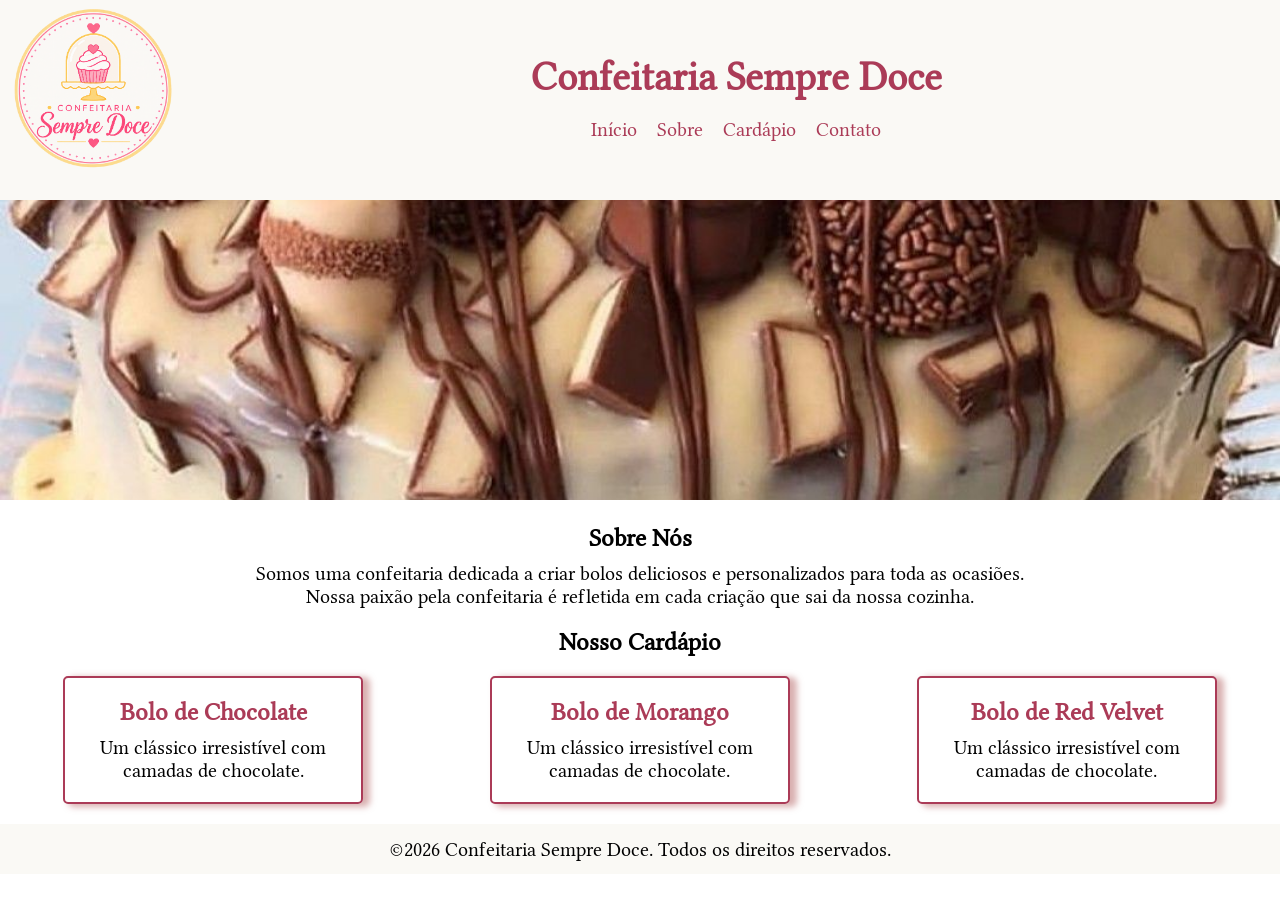
==== index.html @ c2d7d4af "Aprimorando o site da confeitaria" ====
<!DOCTYPE html>
<html lang="pt-BR">

<head>
    <meta charset="UTF-8">
    <meta name="viewport" content="width=device-width, initial-scale=1.0">

    <title>Home</title>
    <link rel="stylesheet" href="css/index.css">

    <link rel="preconnect" href="https://fonts.googleapis.com">
    <link rel="preconnect" href="https://fonts.gstatic.com" crossorigin>
    <link href="https://fonts.googleapis.com/css2?family=Cormorant+Garamond:ital,wght@0,300..700;1,300..700&family=Elms+Sans:ital,wght@0,100..900;1,100..900&family=Libertinus+Math&family=Pinyon+Script&display=swap" rel="stylesheet">
</head>

<body>

    <header>

        <div class="div-logo">
            <img class="logotipo" src="img/logo.png" alt="Logo">
        </div>

        <div class="div-menu">
            <h1>Confeitaria Sempre Doce

            </h1>

            <br/>

            <nav>
                <ul>
                    <li>
                        <a href="index.html">Início</a>
                    </li>

                    <li>
                        <a href="pages/sobre.html">Sobre</a>
                    </li>

                    <li>
                        <a href="pages/cardapio.html">Cardápio</a>
                    </li>

                    <li>
                        <a href="pages/contato.html">Contato</a>
                    </li>
                </ul>

            </nav>

        </div>

    </header>

        <img id="img" class="img-bolo" src="img/bolo1.png" alt="">

        <section class="sobre">
        <h2>Sobre Nós</h2>
        <p>
            Somos uma confeitaria dedicada a criar bolos deliciosos
            e personalizados para toda as ocasiões.<br/>
            Nossa paixão pela confeitaria é refletida em cada
            criação que sai da nossa cozinha.
        </p>

    </section>

    <section class="sobre">
        <h2>Nosso Cardápio</h2>
        <div class="menu-cardapio-itens">
            <div class="menu-cardapio-item">
                <h3>Bolo de Chocolate</h3>
                <p>
                    Um clássico irresistível
                    com camadas de chocolate.
                </p>
            </div>
            <div class="menu-cardapio-item">
                <h3>Bolo de Morango</h3>
                <p>
                     Um clássico irresistível
                    com camadas de chocolate.
                </p>
            </div>

            <div class="menu-cardapio-item">
                <h3>Bolo de Red Velvet</h3>
                <p>
                       Um clássico irresistível
                    com camadas de chocolate.
                </p>
            </div>


        </div>


    </section>

    <footer>
        
        &copy;2026 Confeitaria Sempre Doce.
        Todos os direitos reservados.

    </footer>

</body>
<script src="js/index.js"></script>
</html>
---- css/index.css ----
* {
    margin: 0;
    padding: 0;
    font-family: "Libertinus Math", system-ui;

}

header {
    height: 200px;
    display: flex;
    background-color: #FAF9F5;
}

.div-logo {
    width: 15%;
    height: 194px;
}

.div-menu {
    width: 85%;
    height: 194px;
    display: flex;
    flex-direction: column;
    align-items: center;
    justify-content: center;
}

.logotipo {
    height: 180px;
}

ul {
    display: flex;
    gap: 20px;
    justify-content: center;
    list-style-type: none;
}

h1 {
    color: #ab3b57;
    font-size: 40px;
}

ul li {
    color: #ab3b57;
}

a { 
    text-decoration: none;
    color: #ab3b57;
    font-size: 20px;
}

a:hover {
    cursor: pointer;
    text-decoration: underline;
}

.img-bolo {
    width: 100%;
    height: 300px;
    object-fit: cover;
}

.sobre {
   
    text-align: center;
    margin-top: 10px;
}


h2 {
    font-size: 25px;
    margin-top: 20px;

}


p {
    font-size: 20px;
    margin-top: 10px;

}

.menu-cardapio-itens {
    display: flex;
    justify-content: space-around;
    margin-top: 20px;
}

.menu-cardapio-item {
    border: 2px solid #ab3b57;
    border-radius: 5px;
    width: 20%;
    box-shadow: 6px 2px 6px 1px rgb(194 128 128 / 62%);
    padding: 20px;

}

h3 {
    font-size: 25px;
    color: #ab3b57;
    font-weight: bold;
}

.menu-cardapio-item p {
    font-size: 20px;
}

footer {
    background-color: #FAF9F5;
    height: 50px;
    margin-top: 20px;
    font-size: 20px;
    display: flex;
    justify-content: center;
    align-items: center;
}
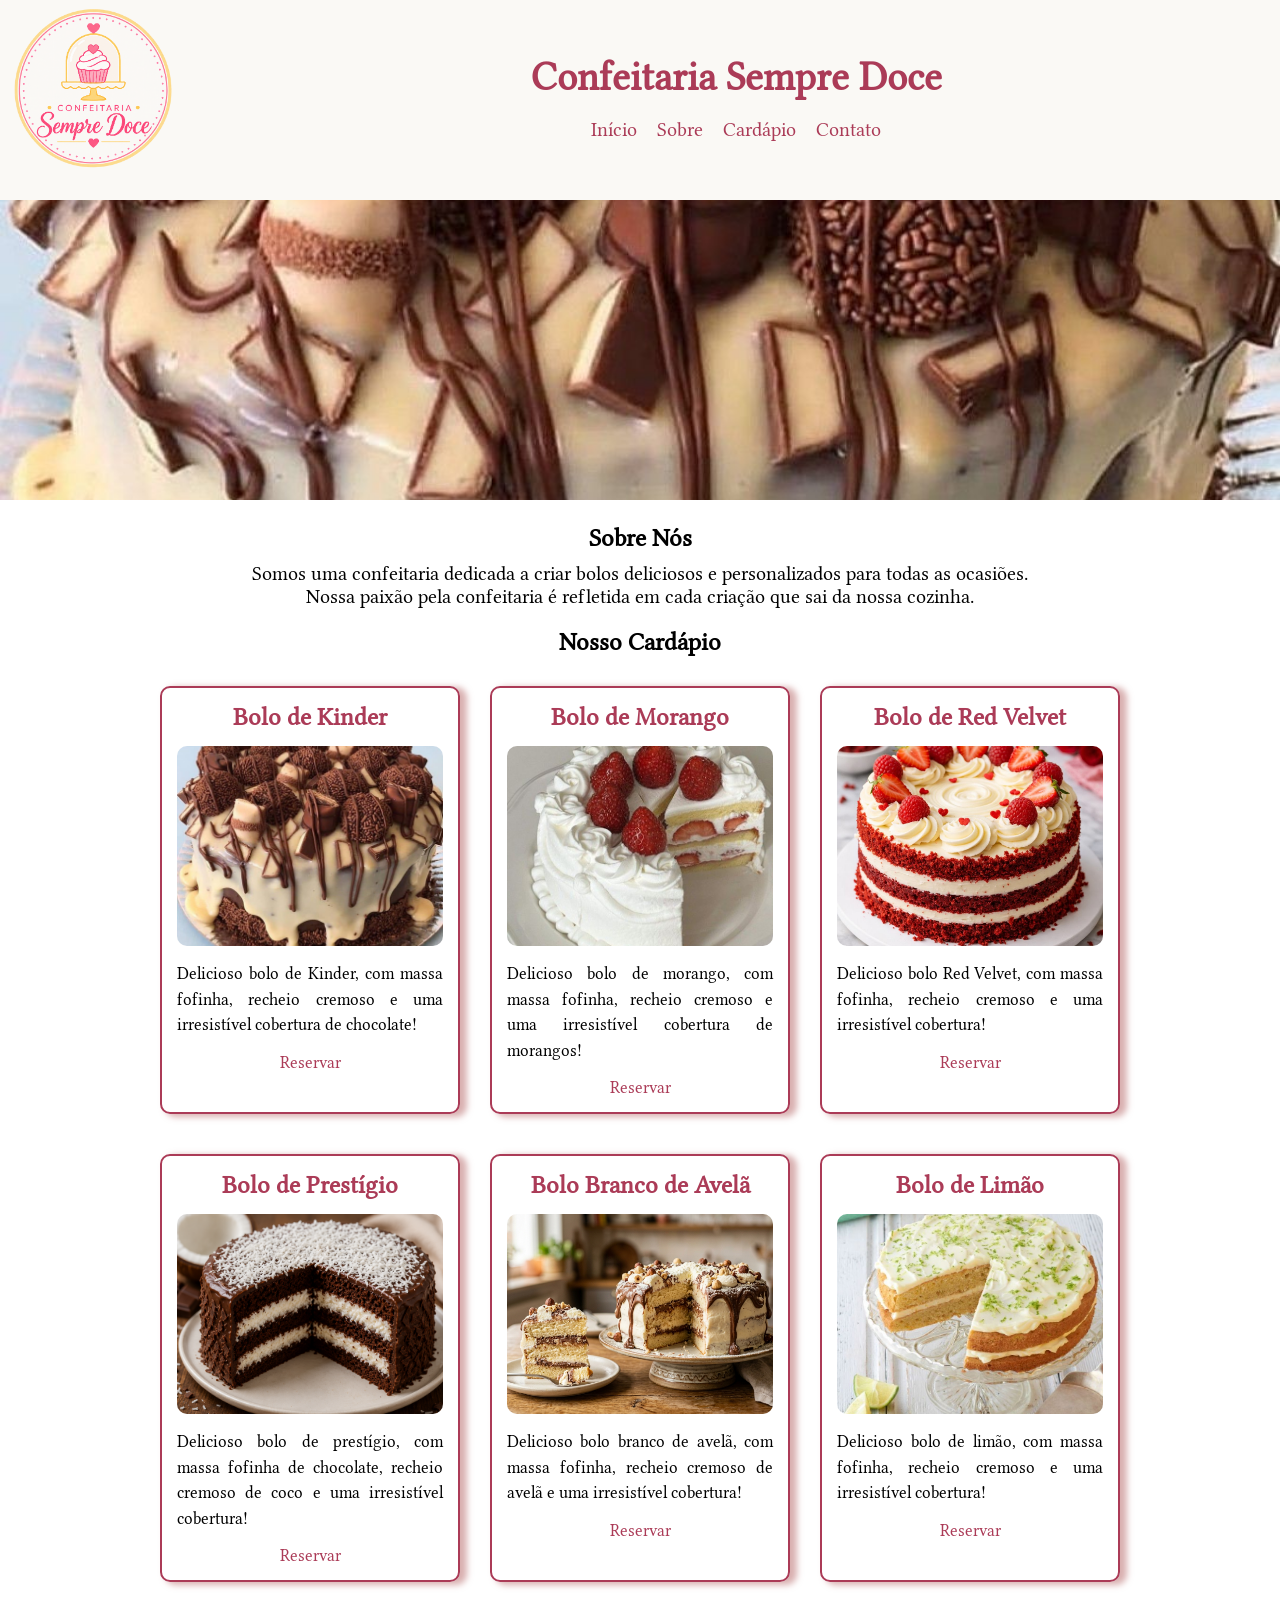
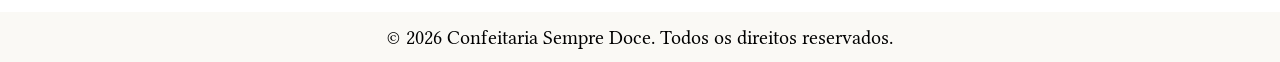
==== commit 93947655: "atualuzando cardápio da confeitaria" ====
--- a/index.html
+++ b/index.html
@@ -5,12 +5,16 @@
     <meta charset="UTF-8">
     <meta name="viewport" content="width=device-width, initial-scale=1.0">
 
-    <title>Home</title>
+    <title>Confeitaria Sempre Doce</title>
+
     <link rel="stylesheet" href="css/index.css">
 
     <link rel="preconnect" href="https://fonts.googleapis.com">
     <link rel="preconnect" href="https://fonts.gstatic.com" crossorigin>
-    <link href="https://fonts.googleapis.com/css2?family=Cormorant+Garamond:ital,wght@0,300..700;1,300..700&family=Elms+Sans:ital,wght@0,100..900;1,100..900&family=Libertinus+Math&family=Pinyon+Script&display=swap" rel="stylesheet">
+
+    <link
+        href="https://fonts.googleapis.com/css2?family=Cormorant+Garamond:ital,wght@0,300..700;1,300..700&family=Elms+Sans:ital,wght@0,100..900;1,100..900&family=Libertinus+Math&family=Pinyon+Script&display=swap"
+        rel="stylesheet">
 </head>
 
 <body>
@@ -22,11 +26,10 @@
         </div>
 
         <div class="div-menu">
-            <h1>Confeitaria Sempre Doce
-
-            </h1>
-
-            <br/>
+
+            <h1>Confeitaria Sempre Doce</h1>
+
+            <br>
 
             <nav>
                 <ul>
@@ -46,65 +49,176 @@
                         <a href="pages/contato.html">Contato</a>
                     </li>
                 </ul>
-
             </nav>
 
         </div>
 
     </header>
 
-        <img id="img" class="img-bolo" src="img/bolo1.png" alt="">
-
-        <section class="sobre">
+
+    <img id="img" class="img-bolo" src="img/bolo1.png" alt="Bolo">
+
+
+    <section class="sobre">
+
         <h2>Sobre Nós</h2>
+
         <p>
             Somos uma confeitaria dedicada a criar bolos deliciosos
-            e personalizados para toda as ocasiões.<br/>
+            e personalizados para todas as ocasiões.<br>
             Nossa paixão pela confeitaria é refletida em cada
             criação que sai da nossa cozinha.
         </p>
 
     </section>
 
+
     <section class="sobre">
+
         <h2>Nosso Cardápio</h2>
+
         <div class="menu-cardapio-itens">
-            <div class="menu-cardapio-item">
-                <h3>Bolo de Chocolate</h3>
-                <p>
-                    Um clássico irresistível
-                    com camadas de chocolate.
-                </p>
-            </div>
-            <div class="menu-cardapio-item">
+
+            <!-- BOLO 1 -->
+            <div class="menu-cardapio-item">
+
+                <h3>Bolo de Kinder</h3>
+
+                <div class="div-card">
+                    <img class="img-cardapio" src="img/bolo1.png" alt="Bolo de Kinder">
+                </div>
+
+                <p>
+                    Delicioso bolo de Kinder, com massa fofinha,
+                    recheio cremoso e uma irresistível cobertura de chocolate!
+                </p>
+
+                <div class="reservar">
+                    <a href="">Reservar</a>
+                </div>
+
+            </div>
+
+
+            <!-- BOLO 2 -->
+            <div class="menu-cardapio-item">
+
                 <h3>Bolo de Morango</h3>
-                <p>
-                     Um clássico irresistível
-                    com camadas de chocolate.
-                </p>
-            </div>
-
-            <div class="menu-cardapio-item">
+
+                <div class="div-card">
+                    <img class="img-cardapio" src="img/bolo2.png" alt="Bolo de Morango">
+                </div>
+
+                <p>
+                    Delicioso bolo de morango, com massa fofinha,
+                    recheio cremoso e uma irresistível cobertura de morangos!
+                </p>
+
+                <div class="reservar">
+                    <a href="">Reservar</a>
+                </div>
+
+            </div>
+
+
+            <!-- BOLO 3 -->
+            <div class="menu-cardapio-item">
+
                 <h3>Bolo de Red Velvet</h3>
-                <p>
-                       Um clássico irresistível
-                    com camadas de chocolate.
-                </p>
-            </div>
-
+
+                <div class="div-card">
+                    <img class="img-cardapio" src="img/bolo3.png" alt="Bolo Red Velvet">
+                </div>
+
+                <p>
+                    Delicioso bolo Red Velvet, com massa fofinha,
+                    recheio cremoso e uma irresistível cobertura!
+                </p>
+
+                <div class="reservar">
+                    <a href="">Reservar</a>
+                </div>
+
+            </div>
+
+
+            <!-- BOLO 4 -->
+            <div class="menu-cardapio-item">
+
+                <h3>Bolo de Prestígio</h3>
+
+                <div class="div-card">
+                    <img class="img-cardapio" src="img/bolo4.png" alt="Bolo de Prestígio">
+                </div>
+
+                <p>
+                    Delicioso bolo de prestígio, com massa fofinha de chocolate,
+                    recheio cremoso de coco e uma irresistível cobertura!
+                </p>
+
+                <div class="reservar">
+                    <a href="">Reservar</a>
+                </div>
+
+            </div>
+
+
+            <!-- BOLO 5 -->
+            <div class="menu-cardapio-item">
+
+                <h3>Bolo Branco de Avelã</h3>
+
+                <div class="div-card">
+                    <img class="img-cardapio" src="img/bolo5.png" alt="Bolo Branco de Avelã">
+                </div>
+
+                <p>
+                    Delicioso bolo branco de avelã, com massa fofinha,
+                    recheio cremoso de avelã e uma irresistível cobertura!
+                </p>
+
+                <div class="reservar">
+                    <a href="">Reservar</a>
+                </div>
+
+            </div>
+
+
+            <!-- BOLO 6 -->
+            <div class="menu-cardapio-item">
+
+                <h3>Bolo de Limão</h3>
+
+                <div class="div-card">
+                    <img class="img-cardapio" src="img/bolo6.png" alt="Bolo de Limão">
+                </div>
+
+                <p>
+                    Delicioso bolo de limão, com massa fofinha,
+                    recheio cremoso e uma irresistível cobertura!
+                </p>
+
+                <div class="reservar">
+                    <a href="">Reservar</a>
+                </div>
+
+            </div>
 
         </div>
 
-
     </section>
 
+
     <footer>
-        
-        &copy;2026 Confeitaria Sempre Doce.
+
+        &copy; 2026 Confeitaria Sempre Doce.
         Todos os direitos reservados.
 
     </footer>
 
+
+    <script src="js/index.js"></script>
+
 </body>
-<script src="js/index.js"></script>
+
 </html>
--- a/css/index.css
+++ b/css/index.css
@@ -2,7 +2,6 @@
     margin: 0;
     padding: 0;
     font-family: "Libertinus Math", system-ui;
-
 }
 
 header {
@@ -45,7 +44,7 @@
     color: #ab3b57;
 }
 
-a { 
+a {
     text-decoration: none;
     color: #ab3b57;
     font-size: 20px;
@@ -63,38 +62,38 @@
 }
 
 .sobre {
-   
     text-align: center;
     margin-top: 10px;
 }
 
-
 h2 {
     font-size: 25px;
     margin-top: 20px;
-
 }
-
 
 p {
     font-size: 20px;
     margin-top: 10px;
-
 }
 
+
+/* CARDÁPIO */
+
 .menu-cardapio-itens {
-    display: flex;
-    justify-content: space-around;
-    margin-top: 20px;
+    display: grid;
+    grid-template-columns: repeat(3, 300px);
+    gap: 40px 30px;
+    justify-content: center;
+    margin: 30px auto;
 }
 
 .menu-cardapio-item {
+    width: 300px;
     border: 2px solid #ab3b57;
-    border-radius: 5px;
-    width: 20%;
+    border-radius: 10px;
     box-shadow: 6px 2px 6px 1px rgb(194 128 128 / 62%);
-    padding: 20px;
-
+    padding: 15px;
+    box-sizing: border-box;
 }
 
 h3 {
@@ -103,9 +102,44 @@
     font-weight: bold;
 }
 
+.menu-cardapio-item h3 {
+    text-align: center;
+    margin-bottom: 15px;
+}
+
+.div-card {
+    width: 100%;
+    display: flex;
+    justify-content: center;
+}
+
+.img-cardapio {
+    width: 100%;
+    height: 200px;
+    object-fit: cover;
+    border-radius: 10px;
+}
+
 .menu-cardapio-item p {
-    font-size: 20px;
+    font-size: 17px;
+    text-align: justify;
+    line-height: 1.5;
+    margin-top: 15px;
 }
+
+
+.reservar {
+    text-align: center;
+    margin-top: 15px;
+}
+
+.reservar a {
+    font-size: 17px;
+    color: #ab3b57;
+}
+
+
+
 
 footer {
     background-color: #FAF9F5;
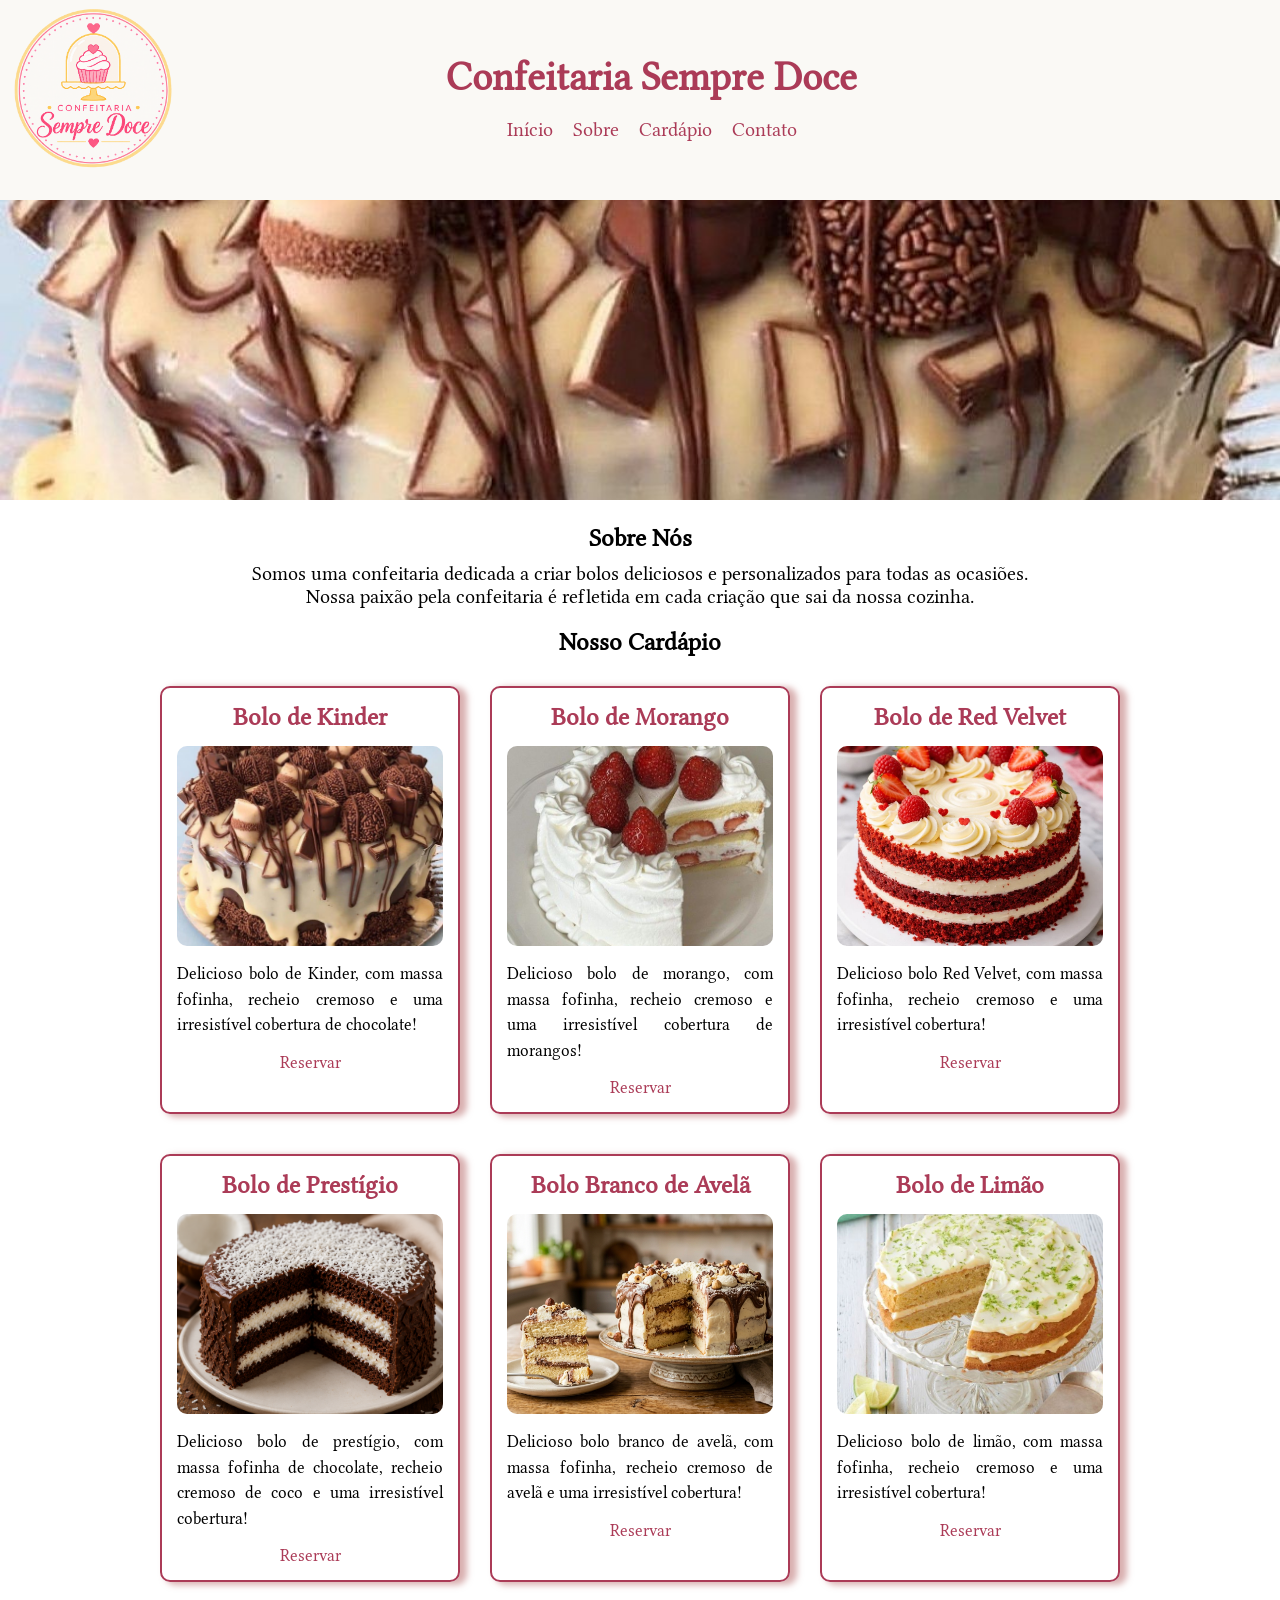
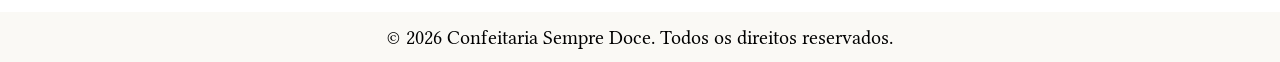
==== commit 65bb9591: "construindo cardápio e página sobre" ====
--- a/index.html
+++ b/index.html
@@ -52,7 +52,7 @@
             </nav>
 
         </div>
-
+        <div class="div-logo"></div>
     </header>
 
 
--- a/css/index.css
+++ b/css/index.css
@@ -139,8 +139,6 @@
 }
 
 
-
-
 footer {
     background-color: #FAF9F5;
     height: 50px;
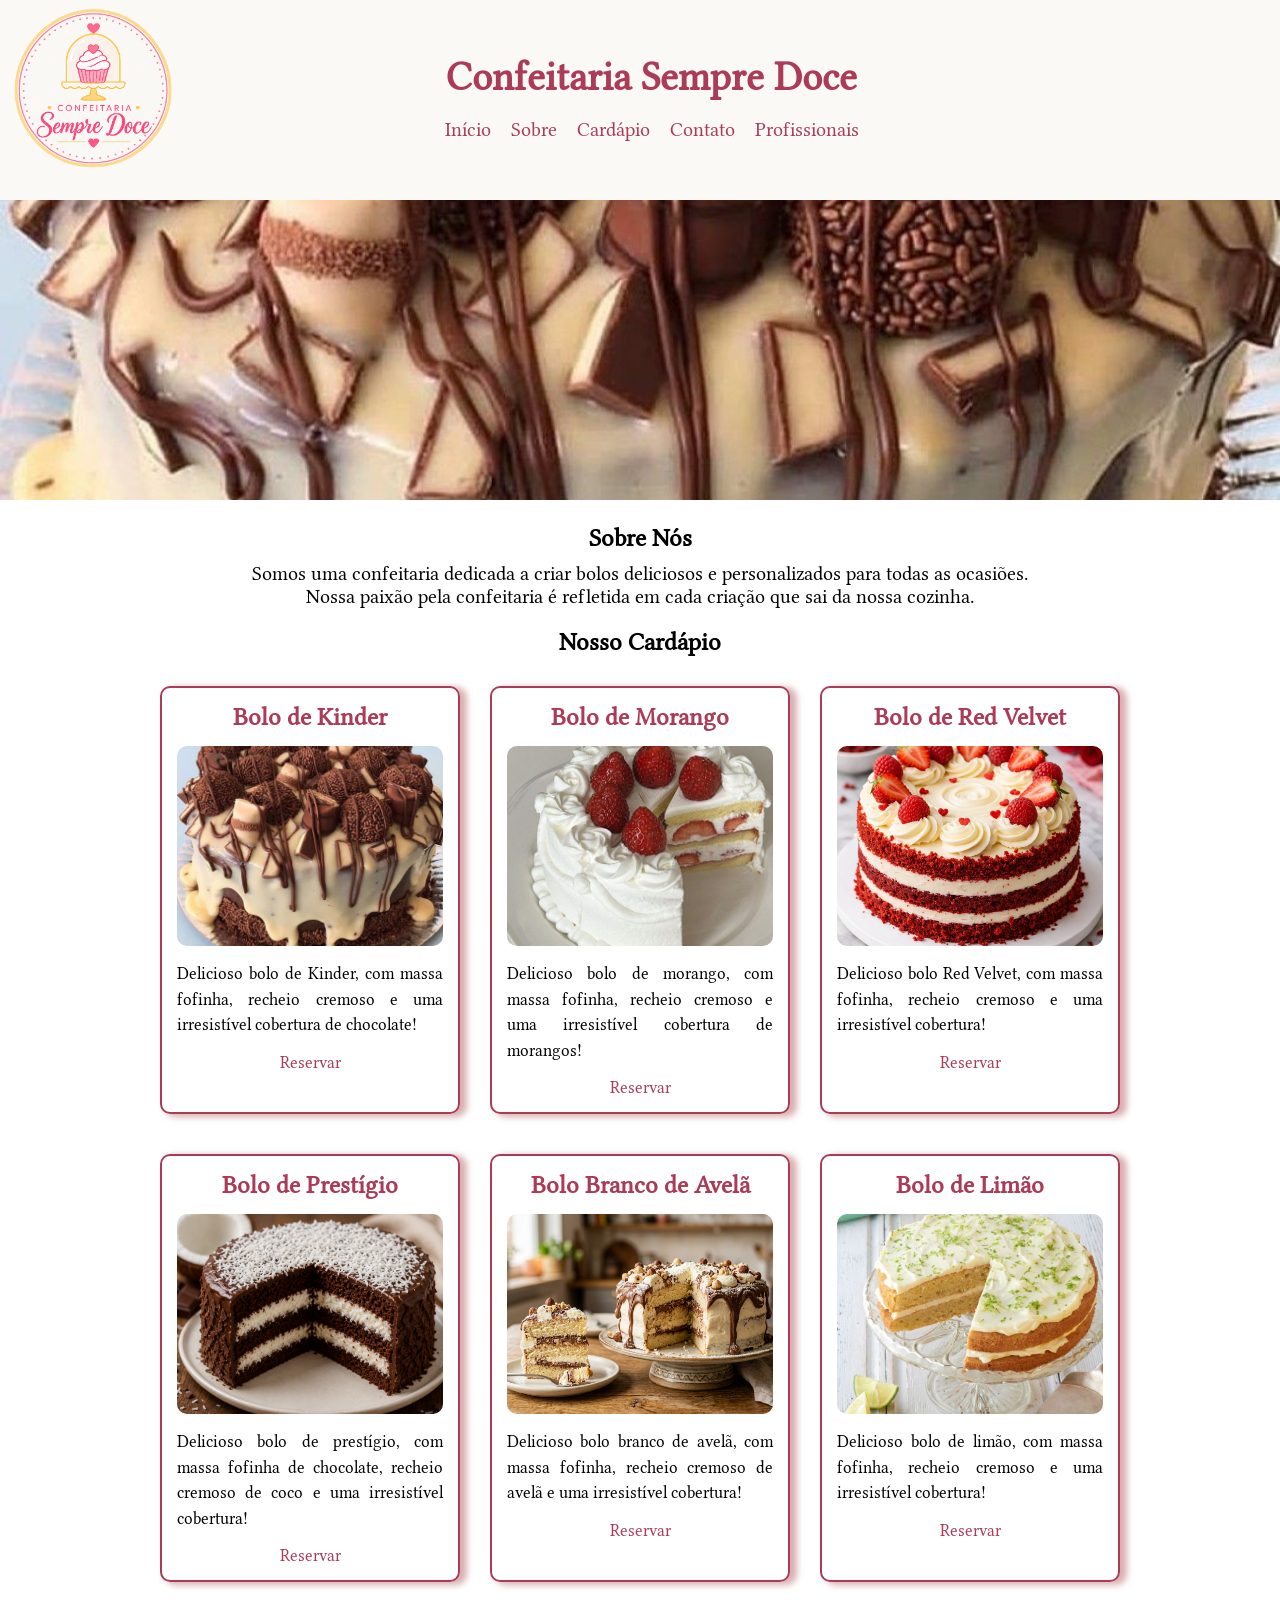
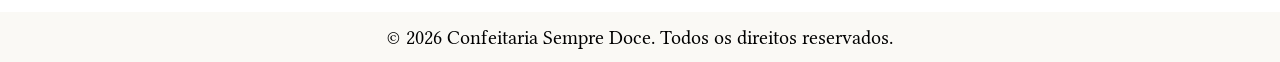
==== commit 69695e6e: "atualizando pagina" ====
--- a/index.html
+++ b/index.html
@@ -7,7 +7,7 @@
 
     <title>Confeitaria Sempre Doce</title>
 
-    <link rel="stylesheet" href="css/index.css">
+    <link rel="stylesheet" href="../css/index.css">
 
     <link rel="preconnect" href="https://fonts.googleapis.com">
     <link rel="preconnect" href="https://fonts.gstatic.com" crossorigin>
@@ -48,6 +48,11 @@
                     <li>
                         <a href="pages/contato.html">Contato</a>
                     </li>
+
+                    <li>
+                        <a href="pages/profissionais.html">Profissionais</a>
+                    </li>
+                    
                 </ul>
             </nav>
 
--- a/css/index.css
+++ b/css/index.css
@@ -139,6 +139,7 @@
 }
 
 
+
 footer {
     background-color: #FAF9F5;
     height: 50px;
@@ -147,4 +148,5 @@
     display: flex;
     justify-content: center;
     align-items: center;
-}+}
+
